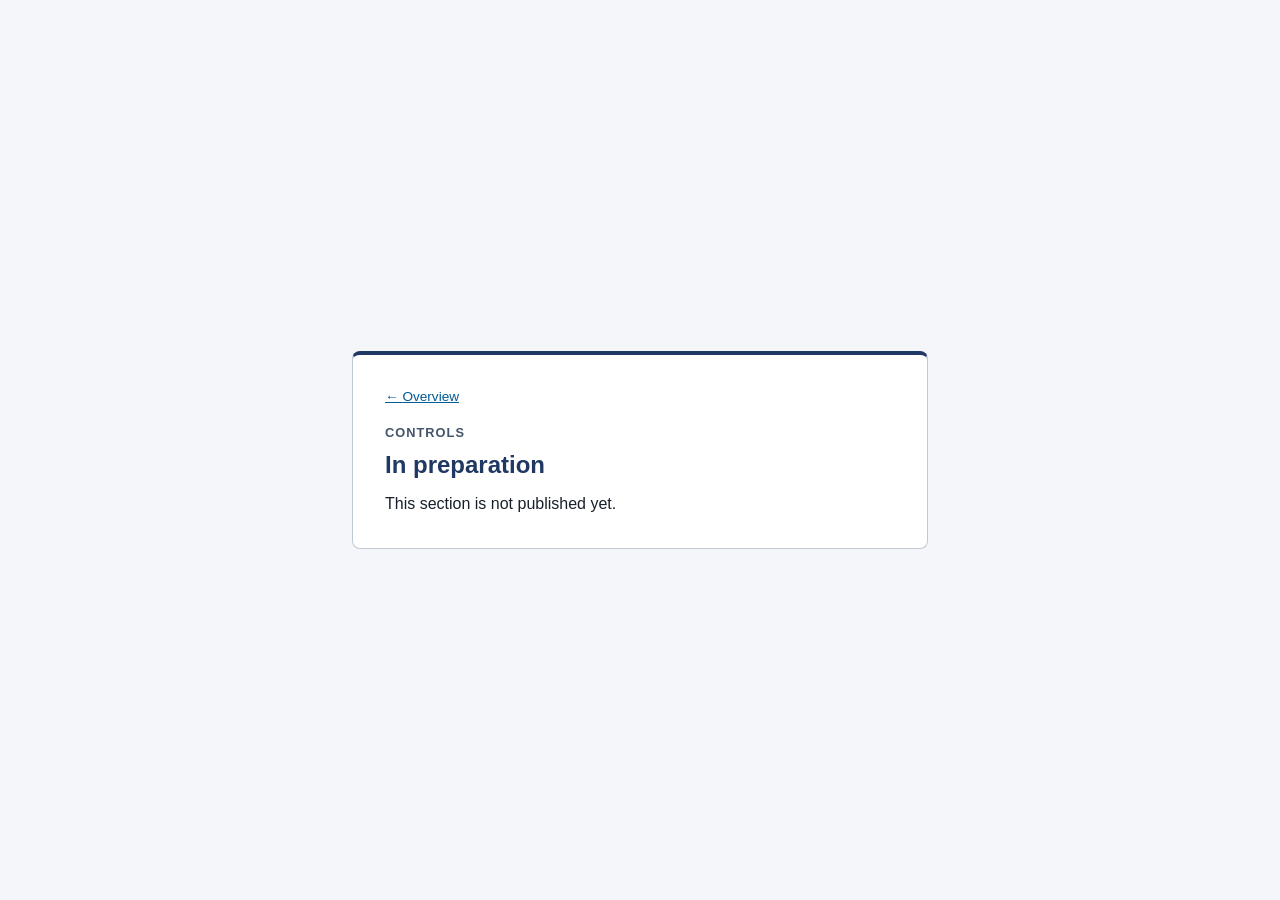
==== controls/index.html @ 1c634d74 "Split the site into sections, with the slides under /slides/ The site is to show more than the prese" ====
<!doctype html>
<html lang="en">
<head>
  <meta charset="utf-8">
  <!-- This page loads nothing but its own stylesheet. -->
  <meta http-equiv="Content-Security-Policy"
        content="default-src 'self'; object-src 'none'; base-uri 'none'; form-action 'none'">
  <meta name="viewport" content="width=device-width, initial-scale=1">
  <meta name="referrer" content="no-referrer">
  <meta name="robots" content="noindex, nofollow">
  <title>Controls</title>
  <link rel="stylesheet" href="../assets/site.css">
</head>
<body>
  <!-- Placeholder: the section is not built yet (README.md, Section 1). -->
  <main class="card">
    <p class="up"><a href="../">Overview</a></p>
    <p class="kicker">Controls</p>
    <h1>In preparation</h1>
    <p class="lead">This section is not published yet.</p>
  </main>
</body>
</html>
---- assets/site.css ----
/* The style of every page of the site: the overview, the sign-in page of each section,
   and the placeholders. Once a token opens the presentation, the deck replaces its page
   with its own styles. The palette is the deck's. */

:root {
  --navy: #1f3864;
  --slate: #44546a;
  --accent: #005b96;
  --rule: #bfc7d3;
  --text: #17202a;
  --paper: #ffffff;
  --tint: #eef2f9;
  --page: #f4f6fa;
  --error: #b42318;
  --font: Arial, Helvetica, "Liberation Sans", sans-serif;
  --mono: Consolas, "DejaVu Sans Mono", monospace;
  color-scheme: light;
}

@media (prefers-color-scheme: dark) {
  :root {
    --navy: #c7d5f0;
    --slate: #a3afc0;
    --accent: #7db9e8;
    --rule: #3a4658;
    --text: #e5e9ef;
    --paper: #18202b;
    --tint: #212c3a;
    --page: #0f151d;
    --error: #ff8f85;
    color-scheme: dark;
  }
}

* {
  box-sizing: border-box;
}

body {
  margin: 0;
  min-height: 100vh;
  display: grid;
  place-items: center;
  padding: 24px 16px;
  background: var(--page);
  color: var(--text);
  font: 16px/1.5 var(--font);
}

.card {
  width: 100%;
  max-width: 36rem;
  padding: 2rem;
  background: var(--paper);
  border: 1px solid var(--rule);
  border-top: 4px solid var(--navy);
  border-radius: 8px;
}

.up {
  margin: 0 0 1rem;
  font-size: 0.85rem;
}

.up a::before {
  content: "\2190\00a0";
}

.kicker {
  margin: 0 0 0.5rem;
  color: var(--slate);
  font-size: 0.8rem;
  font-weight: bold;
  letter-spacing: 0.08em;
  text-transform: uppercase;
}

h1 {
  margin: 0 0 0.75rem;
  color: var(--navy);
  font-size: 1.5rem;
  line-height: 1.25;
}

.lead {
  margin: 0 0 1.5rem;
}

.lead:last-child {
  margin-bottom: 0;
}

fieldset {
  margin: 0;
  padding: 0;
  border: 0;
}

label {
  display: block;
  margin-bottom: 0.35rem;
  color: var(--slate);
  font-size: 0.9rem;
}

.row {
  display: flex;
  gap: 0.5rem;
}

input {
  flex: 1;
  min-width: 0;
  padding: 0.6rem 0.75rem;
  border: 1px solid var(--rule);
  border-radius: 6px;
  background: var(--paper);
  color: var(--text);
  font: 0.95rem var(--mono);
}

button,
.button {
  display: inline-block;
  padding: 0.6rem 1.2rem;
  border: 1px solid var(--navy);
  border-radius: 6px;
  background: var(--navy);
  color: var(--paper);
  font: bold 0.95rem var(--font);
  text-decoration: none;
  cursor: pointer;
}

.button {
  background: transparent;
  color: var(--navy);
}

button:disabled {
  opacity: 0.6;
  cursor: progress;
}

input:focus-visible,
button:focus-visible,
a:focus-visible,
summary:focus-visible {
  outline: 2px solid var(--accent);
  outline-offset: 2px;
}

#status {
  min-height: 1.5em;
  margin: 0.75rem 0 0;
  color: var(--slate);
  font-size: 0.9rem;
}

#status[data-kind="error"],
.noscript {
  color: var(--error);
}

.sections {
  display: grid;
  gap: 0.5rem;
  margin: 0 0 1.5rem;
  padding: 0;
  list-style: none;
}

.sections a {
  display: flex;
  justify-content: space-between;
  align-items: baseline;
  gap: 1rem;
  padding: 0.75rem 1rem;
  border: 1px solid var(--rule);
  border-left: 4px solid var(--navy);
  border-radius: 6px;
  color: var(--text);
  text-decoration: none;
}

.sections a:hover {
  background: var(--tint);
}

.sections .name {
  color: var(--navy);
  font-weight: bold;
}

.sections .state {
  color: var(--slate);
  font-size: 0.85rem;
  text-align: right;
}

.sections .pending a {
  border-left-color: var(--rule);
}

.actions {
  margin: 0.75rem 0 1.5rem;
}

a {
  color: var(--accent);
}

details {
  padding-top: 1rem;
  border-top: 1px solid var(--rule);
  font-size: 0.9rem;
}

summary {
  color: var(--accent);
  font-weight: bold;
  cursor: pointer;
}

ol {
  padding-left: 1.25rem;
}

li + li {
  margin-top: 0.35rem;
}

code {
  padding: 0 0.25em;
  border-radius: 4px;
  background: var(--tint);
  font-family: var(--mono);
}

.fine {
  margin: 1.25rem 0 0;
  color: var(--slate);
  font-size: 0.8rem;
}

@media (max-width: 480px) {
  .card {
    padding: 1.5rem 1.25rem;
  }

  .row {
    flex-direction: column;
  }
}
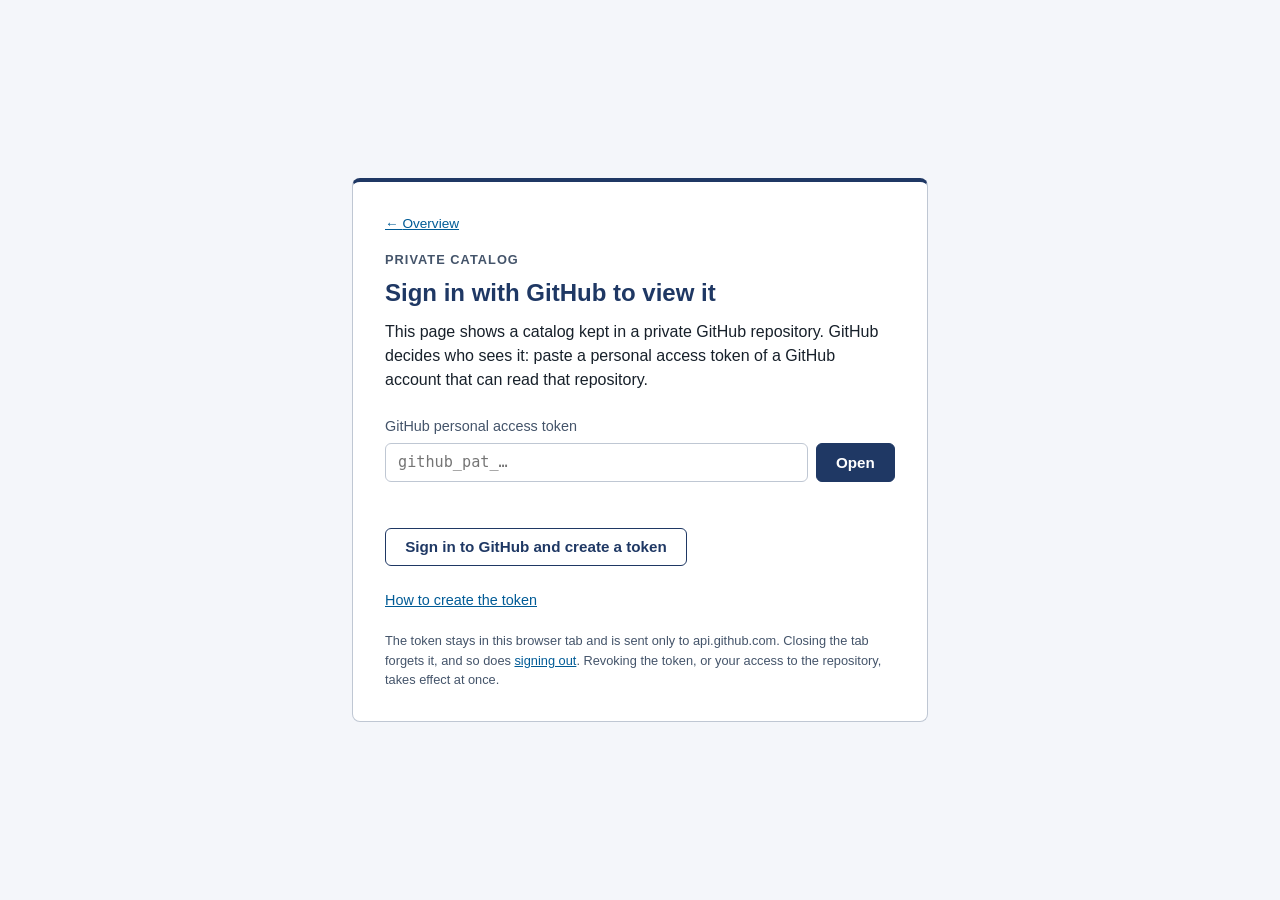
==== commit 512d3fc5: "Add item cards, charts, and a catalog section Each tile opens a card with charts and details, at an " ====
--- a/controls/index.html
+++ b/controls/index.html
@@ -2,22 +2,61 @@
 <html lang="en">
 <head>
   <meta charset="utf-8">
-  <!-- This page loads nothing but its own stylesheet. -->
+  <!-- Requests go only to the GitHub API; the page loads nothing but its own files. -->
   <meta http-equiv="Content-Security-Policy"
-        content="default-src 'self'; object-src 'none'; base-uri 'none'; form-action 'none'">
+        content="default-src 'self'; connect-src https://api.github.com; object-src 'none'; base-uri 'none'; form-action 'none'">
   <meta name="viewport" content="width=device-width, initial-scale=1">
   <meta name="referrer" content="no-referrer">
   <meta name="robots" content="noindex, nofollow">
   <title>Controls</title>
   <link rel="stylesheet" href="../assets/site.css">
+  <script type="module" src="controls.js"></script>
 </head>
 <body>
-  <!-- Placeholder: the section is not built yet (README.md, Section 1). -->
-  <main class="card">
+  <main class="card" id="gate">
+    <p class="up"><a href="../">Overview</a></p>
+    <p class="kicker">Private catalog</p>
+    <h1>Sign in with GitHub to view it</h1>
+    <p class="lead">
+      This page shows a catalog kept in a private GitHub repository. GitHub decides who sees it:
+      paste a personal access token of a GitHub account that can read that repository.
+    </p>
+
+    <form id="signin" autocomplete="off">
+      <fieldset>
+        <label for="token">GitHub personal access token</label>
+        <div class="row">
+          <input id="token" name="token" type="password" spellcheck="false" autocapitalize="off"
+                 placeholder="github_pat_&hellip;" required>
+          <button type="submit">Open</button>
+        </div>
+      </fieldset>
+    </form>
+    <p id="status" role="status" aria-live="polite"></p>
+    <noscript><p class="noscript">This page needs JavaScript to read the catalog from GitHub.</p></noscript>
+
+    <p class="actions">
+      <a class="button" href="https://github.com/settings/personal-access-tokens/new"
+         target="_blank" rel="noopener noreferrer">Sign in to GitHub and create a token</a>
+    </p>
+
+    <p class="help"><a href="../#token">How to create the token</a></p>
+
+    <p class="fine">
+      The token stays in this browser tab and is sent only to api.github.com. Closing the tab
+      forgets it, and so does <a href="?signout">signing out</a>. Revoking the token, or your
+      access to the repository, takes effect at once.
+    </p>
+  </main>
+
+  <!-- Filled by controls.js from the document GitHub returns: every text comes from it. -->
+  <main class="wide" id="content" hidden>
     <p class="up"><a href="../">Overview</a></p>
     <p class="kicker">Controls</p>
-    <h1>In preparation</h1>
-    <p class="lead">This section is not published yet.</p>
+    <h1 data-fill="title"></h1>
+    <p class="lead" data-fill="lead"></p>
+    <p class="note" data-fill="note"></p>
+    <div id="catalog"></div>
   </main>
 </body>
 </html>
--- a/assets/site.css
+++ b/assets/site.css
@@ -12,6 +12,17 @@
   --tint: #eef2f9;
   --page: #f4f6fa;
   --error: #b42318;
+  /* Three tones, from green to red: a fill, and a darker rule. */
+  --tone-1: #b8e04a;
+  --tone-2: #fdd867;
+  --tone-3: #ff6b61;
+  --tone-1-rule: #3f7f1f;
+  --tone-2-rule: #b8860b;
+  --tone-3-rule: #c0392b;
+  --on-tone: #17202a;
+  --track: #d9e5f0;
+  --shadow: rgba(31, 56, 100, 0.08);
+  --shadow-soft: rgba(31, 56, 100, 0.07);
   --font: Arial, Helvetica, "Liberation Sans", sans-serif;
   --mono: Consolas, "DejaVu Sans Mono", monospace;
   color-scheme: light;
@@ -28,6 +39,12 @@
     --tint: #212c3a;
     --page: #0f151d;
     --error: #ff8f85;
+    --tone-1-rule: #b8e04a;
+    --tone-2-rule: #fdd867;
+    --tone-3-rule: #ff6b61;
+    --track: #2a3a4d;
+    --shadow: rgba(0, 0, 0, 0.35);
+    --shadow-soft: rgba(0, 0, 0, 0.25);
     color-scheme: dark;
   }
 }
@@ -144,8 +161,7 @@
 
 input:focus-visible,
 button:focus-visible,
-a:focus-visible,
-summary:focus-visible {
+a:focus-visible {
   outline: 2px solid var(--accent);
   outline-offset: 2px;
 }
@@ -210,23 +226,28 @@
   color: var(--accent);
 }
 
-details {
+.help {
+  margin: 0 0 1rem;
+  font-size: 0.9rem;
+}
+
+.help-section {
   padding-top: 1rem;
   border-top: 1px solid var(--rule);
   font-size: 0.9rem;
 }
 
-summary {
-  color: var(--accent);
-  font-weight: bold;
-  cursor: pointer;
+.help-section h2 {
+  margin: 0;
+  color: var(--navy);
+  font-size: 1rem;
 }
 
 ol {
   padding-left: 1.25rem;
 }
 
-li + li {
+ol > li + li {
   margin-top: 0.35rem;
 }
 
@@ -243,6 +264,970 @@
   font-size: 0.8rem;
 }
 
+/* A wide page of tiles in groups, each group in one of the three tones. */
+
+.wide {
+  width: 100%;
+  max-width: 74rem;
+  padding: 0.5rem 0 2rem;
+}
+
+.wide h1 {
+  font-size: 2rem;
+  letter-spacing: -0.01em;
+}
+
+.wide > .lead,
+.wide > .note {
+  max-width: 54rem;
+}
+
+.note {
+  margin: -0.75rem 0 0;
+  padding-left: 0.75rem;
+  border-left: 3px solid var(--rule);
+  color: var(--slate);
+  font-size: 0.85rem;
+}
+
+.tone-1 {
+  --fill: var(--tone-1);
+  --edge: var(--tone-1-rule);
+}
+
+.tone-2 {
+  --fill: var(--tone-2);
+  --edge: var(--tone-2-rule);
+}
+
+.tone-3 {
+  --fill: var(--tone-3);
+  --edge: var(--tone-3-rule);
+}
+
+/* The share of each group: one stacked bar, a 2px gap between segments, each labeled. */
+.spread {
+  display: flex;
+  gap: 2px;
+  margin: 2rem 0 0.5rem;
+}
+
+.segment {
+  display: flex;
+  flex: var(--share) 1 0;
+  align-items: baseline;
+  justify-content: space-between;
+  gap: 0.5rem;
+  min-width: 0;
+  padding: 0.55rem 0.8rem;
+  background: var(--fill);
+  color: var(--on-tone);
+  font-size: 0.85rem;
+  text-decoration: none;
+  white-space: nowrap;
+}
+
+.segment:first-child {
+  border-radius: 8px 0 0 8px;
+}
+
+.segment:last-child {
+  border-radius: 0 8px 8px 0;
+}
+
+.segment:only-child {
+  border-radius: 8px;
+}
+
+.segment-title {
+  overflow: hidden;
+  font-weight: bold;
+  text-overflow: ellipsis;
+}
+
+.segment:hover .segment-title {
+  text-decoration: underline;
+}
+
+.group {
+  margin-top: 2.25rem;
+  scroll-margin-top: 1rem;
+}
+
+.group-head {
+  display: flex;
+  flex-wrap: wrap;
+  align-items: baseline;
+  gap: 0.25rem 0.75rem;
+  padding-bottom: 0.6rem;
+  border-bottom: 1px solid var(--rule);
+}
+
+.group-head .dot {
+  align-self: center;
+  width: 0.85rem;
+  height: 0.85rem;
+  border: 2px solid var(--edge);
+  border-radius: 50%;
+  background: var(--fill);
+}
+
+.group-head h2 {
+  margin: 0;
+  color: var(--navy);
+  font-size: 1.3rem;
+}
+
+.group-head .detail {
+  color: var(--slate);
+  font-family: Georgia, "Times New Roman", serif;
+}
+
+.group-head .count {
+  margin-left: auto;
+  color: var(--slate);
+  font-size: 0.85rem;
+}
+
+.tiles {
+  display: grid;
+  grid-template-columns: repeat(auto-fill, minmax(18rem, 1fr));
+  gap: 1.25rem;
+  margin-top: 1.25rem;
+}
+
+.tile {
+  display: flex;
+  flex-direction: column;
+  padding: 1.15rem 1.25rem 1.1rem;
+  border: 1px solid var(--rule);
+  border-top: 4px solid var(--edge);
+  border-radius: 12px;
+  background: var(--paper);
+  box-shadow: 0 1px 2px var(--shadow), 0 6px 18px var(--shadow-soft);
+  transition: transform 0.15s ease, box-shadow 0.15s ease;
+}
+
+.tile:hover {
+  box-shadow: 0 2px 4px var(--shadow), 0 12px 28px var(--shadow-soft);
+  transform: translateY(-2px);
+}
+
+.tile-top {
+  display: flex;
+  align-items: center;
+  justify-content: space-between;
+  gap: 0.5rem;
+}
+
+.tile-kicker {
+  margin: 0;
+  color: var(--slate);
+  font-size: 0.72rem;
+  font-weight: bold;
+  letter-spacing: 0.09em;
+  text-transform: uppercase;
+}
+
+.tag {
+  flex: none;
+  padding: 0.05rem 0.55rem;
+  border: 1px solid var(--rule);
+  border-radius: 999px;
+  background: var(--tint);
+  color: var(--text);
+  font-size: 0.72rem;
+  font-weight: bold;
+}
+
+.tile h3 {
+  margin: 0.45rem 0 0.2rem;
+  color: var(--navy);
+  font-size: 1.12rem;
+  line-height: 1.3;
+}
+
+.tile-subtitle {
+  margin: 0 0 0.7rem;
+  color: var(--slate);
+  font-size: 0.85rem;
+}
+
+.tile-text {
+  flex: 1;
+  margin: 0 0 1rem;
+  font-size: 0.9rem;
+  line-height: 1.55;
+}
+
+/* The values: a meter for each, and the highlighted one as a badge in the group's tone. */
+.tile-foot {
+  display: flex;
+  align-items: stretch;
+  gap: 0.9rem;
+  padding-top: 0.9rem;
+  border-top: 1px solid var(--rule);
+}
+
+.meters {
+  display: grid;
+  flex: 1;
+  gap: 0.4rem;
+  margin: 0;
+}
+
+.meter {
+  display: grid;
+  grid-template-columns: 1.1rem 1fr;
+  align-items: center;
+  gap: 0.5rem;
+}
+
+.meter dt,
+.badge-label {
+  color: var(--slate);
+  font: italic 0.95rem Georgia, "Times New Roman", serif;
+}
+
+.meter dd {
+  display: grid;
+  grid-template-columns: 1fr 3.1rem;
+  align-items: center;
+  gap: 0.5rem;
+  margin: 0;
+}
+
+abbr {
+  text-decoration: none;
+}
+
+.track {
+  position: relative;
+  height: 6px;
+  border-radius: 3px;
+  background: var(--track);
+}
+
+.track.centered::after {
+  position: absolute;
+  top: -3px;
+  bottom: -3px;
+  left: 50%;
+  width: 1px;
+  background: var(--slate);
+  content: "";
+}
+
+.fill {
+  position: absolute;
+  top: 0;
+  bottom: 0;
+  left: var(--from);
+  width: calc(var(--to) - var(--from));
+  border-radius: 3px;
+  background: var(--accent);
+}
+
+.num {
+  font-size: 0.88rem;
+  font-variant-numeric: tabular-nums;
+  font-weight: bold;
+  text-align: right;
+}
+
+.badge {
+  display: flex;
+  flex-direction: column;
+  align-items: center;
+  justify-content: center;
+  min-width: 5.2rem;
+  padding: 0.4rem 0.6rem;
+  border: 1px solid var(--edge);
+  border-radius: 10px;
+  background: var(--fill);
+  color: var(--on-tone);
+}
+
+.badge .badge-label {
+  color: var(--on-tone);
+}
+
+.badge-value {
+  font-size: 1.6rem;
+  font-weight: bold;
+  line-height: 1.1;
+}
+
+.badge-group {
+  font-size: 0.7rem;
+  font-weight: bold;
+  letter-spacing: 0.04em;
+}
+
+/* A tile opens its card: the link of its title covers the whole tile. */
+.tile {
+  position: relative;
+}
+
+.tile h3 a {
+  color: inherit;
+  text-decoration: none;
+}
+
+.tile h3 a::after {
+  position: absolute;
+  inset: 0;
+  border-radius: 12px;
+  content: "";
+}
+
+.tile:hover h3 a {
+  color: var(--accent);
+}
+
+.tile h3 a:focus-visible {
+  outline: none;
+}
+
+.tile:has(a:focus-visible) {
+  outline: 2px solid var(--accent);
+  outline-offset: 2px;
+}
+
+/* Charts: regions in the three tones, dashed boundaries, points with a halo behind their labels. */
+.chart {
+  margin: 1.75rem 0 0;
+  padding: 1rem 1.1rem 0.9rem;
+  border: 1px solid var(--rule);
+  border-radius: 12px;
+  background: var(--paper);
+}
+
+.chart-title {
+  margin: 0 0 0.6rem;
+  color: var(--navy);
+  font-size: 1rem;
+  font-weight: bold;
+}
+
+.chart-canvas {
+  width: 100%;
+}
+
+.chart-canvas svg {
+  display: block;
+}
+
+.region {
+  fill: var(--fill);
+  fill-opacity: 0.6;
+}
+
+.chart .grid line {
+  stroke: var(--paper);
+  stroke-opacity: 0.55;
+}
+
+.chart .boundary {
+  stroke: var(--slate);
+  stroke-dasharray: 5 4;
+  stroke-width: 1.5;
+}
+
+.chart .frame {
+  stroke: var(--rule);
+}
+
+.chart .axes text {
+  fill: var(--slate);
+  font: 11px var(--font);
+}
+
+.chart .axes .axis-label {
+  fill: var(--text);
+  font: bold 12px var(--font);
+}
+
+.chart .point circle {
+  fill: var(--navy);
+  stroke: var(--paper);
+  stroke-width: 2;
+}
+
+.chart .point text {
+  fill: var(--text);
+  font: bold 11.5px var(--font);
+  paint-order: stroke;
+  stroke: var(--paper);
+  stroke-linejoin: round;
+  stroke-width: 3px;
+}
+
+.chart a:hover circle,
+.chart a:focus-visible circle {
+  fill: var(--accent);
+  r: 8px;
+}
+
+.chart a:focus-visible {
+  outline: none;
+}
+
+.chart-legend {
+  display: flex;
+  flex-wrap: wrap;
+  gap: 0.4rem 1.2rem;
+  margin: 0.6rem 0 0;
+  padding: 0;
+  font-size: 0.85rem;
+  list-style: none;
+}
+
+.chart-legend li {
+  display: flex;
+  align-items: center;
+  gap: 0.4rem;
+}
+
+.chart-legend .swatch {
+  width: 0.9rem;
+  height: 0.9rem;
+  border: 1px solid var(--edge);
+  border-radius: 3px;
+  background: var(--fill);
+}
+
+.chart-note {
+  margin: 0.5rem 0 0;
+  color: var(--slate);
+  font-size: 0.82rem;
+}
+
+/* The card: a dialog toned like its group, with sections of blocks. */
+.card-dialog {
+  width: min(66rem, calc(100% - 2rem));
+  max-height: calc(100vh - 2rem);
+  padding: 0;
+  border: 1px solid var(--rule);
+  border-top: 6px solid var(--edge);
+  border-radius: 14px;
+  background: var(--paper);
+  color: var(--text);
+  box-shadow: 0 24px 60px rgba(0, 0, 0, 0.3);
+}
+
+.card-dialog::backdrop {
+  background: rgba(15, 21, 29, 0.55);
+}
+
+/* The bar that holds the close button stays at the top while the card scrolls under it. */
+.card-bar {
+  position: sticky;
+  z-index: 1;
+  top: 0;
+  display: flex;
+  justify-content: flex-end;
+  padding: 0.6rem 0.75rem;
+  border-bottom: 1px solid var(--rule);
+  background: var(--paper);
+}
+
+.card-close {
+  padding: 0.35rem 0.85rem;
+  border: 1px solid var(--rule);
+  background: var(--paper);
+  color: var(--navy);
+  font-size: 0.85rem;
+}
+
+.card-body {
+  padding: 1.25rem 1.75rem 1.75rem;
+}
+
+.card-head h2 {
+  margin: 0.45rem 0 0.2rem;
+  color: var(--navy);
+  font-size: 1.6rem;
+  line-height: 1.25;
+}
+
+.card-lead {
+  max-width: 48rem;
+  margin: 0.6rem 0 1rem;
+}
+
+.card-body > .tile-foot {
+  max-width: 30rem;
+  padding-top: 0;
+  border-top: 0;
+}
+
+.card-section {
+  margin-top: 1.75rem;
+  padding-top: 1.25rem;
+  border-top: 1px solid var(--rule);
+}
+
+.card-section-head {
+  display: flex;
+  align-items: baseline;
+  gap: 0.6rem;
+  margin-bottom: 0.9rem;
+}
+
+.card-section-head h3 {
+  margin: 0;
+  color: var(--navy);
+  font-size: 1.15rem;
+}
+
+.chip {
+  flex: none;
+  padding: 0.05rem 0.5rem;
+  border: 1px solid var(--rule);
+  border-radius: 6px;
+  background: var(--tint);
+  color: var(--navy);
+  font: bold 0.72rem var(--mono);
+}
+
+.card-section.split {
+  display: grid;
+  grid-template-columns: minmax(0, 1.1fr) minmax(0, 1fr);
+  gap: 0 1.5rem;
+}
+
+.card-section.split > .card-section-head {
+  grid-column: 1 / -1;
+}
+
+.card-section .chart {
+  margin-top: 0;
+}
+
+.scale {
+  margin: 0 0 1rem;
+}
+
+.scale-title {
+  margin-bottom: 1.7rem;
+  color: var(--navy);
+  font-size: 0.9rem;
+  font-weight: bold;
+}
+
+.scale-bar {
+  position: relative;
+  height: 12px;
+}
+
+.scale-track {
+  position: absolute;
+  inset: 0;
+  overflow: hidden;
+  border-radius: 6px;
+}
+
+.scale-band {
+  position: absolute;
+  top: 0;
+  bottom: 0;
+  left: var(--from);
+  width: calc(var(--to) - var(--from));
+  background: var(--fill);
+}
+
+.scale-marker {
+  position: absolute;
+  top: -6px;
+  bottom: -6px;
+  left: var(--at);
+  width: 3px;
+  margin-left: -1.5px;
+  border-radius: 2px;
+  background: var(--navy);
+}
+
+.scale-marker-label {
+  position: absolute;
+  bottom: calc(100% + 3px);
+  left: 50%;
+  transform: translateX(-50%);
+  color: var(--navy);
+  font-size: 0.85rem;
+  font-weight: bold;
+  white-space: nowrap;
+}
+
+.scale-ticks {
+  position: relative;
+  height: 1.1rem;
+  margin-top: 0.35rem;
+  color: var(--slate);
+  font-size: 0.75rem;
+}
+
+.scale-ticks span {
+  position: absolute;
+  left: var(--at);
+  transform: translateX(-50%);
+}
+
+.scale-ticks span:first-child {
+  transform: none;
+}
+
+.scale-ticks span:last-child {
+  transform: translateX(-100%);
+}
+
+.facts {
+  margin: 0;
+}
+
+.fact {
+  display: grid;
+  grid-template-columns: minmax(0, 1fr) minmax(0, 1fr);
+  gap: 0.75rem;
+  padding: 0.45rem 0.55rem;
+  border-bottom: 1px solid var(--rule);
+  font-size: 0.86rem;
+}
+
+.fact dt {
+  color: var(--slate);
+}
+
+.fact dd {
+  display: flex;
+  flex-direction: column;
+  margin: 0;
+}
+
+.fact-value {
+  font-variant-numeric: tabular-nums;
+  font-weight: bold;
+}
+
+.fact-note {
+  color: var(--slate);
+  font-size: 0.78rem;
+}
+
+.fact.current {
+  border-radius: 6px;
+  background: var(--tint);
+  box-shadow: inset 3px 0 0 var(--edge);
+}
+
+.entries {
+  display: grid;
+  grid-template-columns: minmax(8rem, 12rem) 1fr;
+  gap: 0.6rem 1.25rem;
+  margin: 0;
+}
+
+.entries dt {
+  color: var(--navy);
+  font-weight: bold;
+}
+
+.entries dd {
+  margin: 0;
+}
+
+.table-scroll {
+  overflow-x: auto;
+}
+
+.card-table {
+  width: 100%;
+  border-collapse: collapse;
+  font-size: 0.88rem;
+}
+
+.card-table th,
+.card-table td {
+  padding: 0.55rem 0.6rem;
+  border-bottom: 1px solid var(--rule);
+  text-align: left;
+  vertical-align: top;
+}
+
+.card-table thead th {
+  color: var(--slate);
+  font-size: 0.72rem;
+  letter-spacing: 0.06em;
+  text-transform: uppercase;
+}
+
+.card-table tbody th {
+  color: var(--navy);
+  white-space: nowrap;
+}
+
+.card-text {
+  margin: 1rem 0 0;
+}
+
+.card-note {
+  margin: 0.75rem 0 0;
+  color: var(--slate);
+  font-size: 0.82rem;
+}
+
+.placeholder {
+  margin: 0;
+  padding: 1rem 1.1rem;
+  border: 2px dashed var(--rule);
+  border-radius: 10px;
+  background: var(--page);
+  color: var(--slate);
+}
+
+@media (max-width: 760px) {
+  .card-section.split {
+    grid-template-columns: 1fr;
+  }
+
+  .card-body {
+    padding: 1rem 1rem 1.5rem;
+  }
+
+  .entries {
+    grid-template-columns: 1fr;
+    gap: 0.2rem;
+  }
+
+  .entries dd {
+    margin-bottom: 0.6rem;
+  }
+}
+
+/* Codes in groups, inside a card, with a link to where they are told in full. */
+.id-group {
+  margin: 0 0 0.6rem;
+}
+
+.id-group-title {
+  margin: 0 0 0.3rem;
+  color: var(--slate);
+  font-size: 0.8rem;
+  font-weight: bold;
+}
+
+.id-items {
+  display: flex;
+  flex-wrap: wrap;
+  gap: 0.3rem;
+  margin: 0;
+  padding: 0;
+  list-style: none;
+}
+
+.id-item {
+  padding: 0.05rem 0.45rem;
+  border: 1px solid var(--rule);
+  border-radius: 5px;
+  background: var(--tint);
+  color: var(--navy);
+  font: 0.78rem var(--mono);
+}
+
+.id-link {
+  display: inline-block;
+  margin-top: 0.4rem;
+  font-weight: bold;
+}
+
+/* A catalog: filters that stay in view, groups of entries, a legend. */
+.filters {
+  position: sticky;
+  z-index: 1;
+  top: 0;
+  display: flex;
+  flex-wrap: wrap;
+  gap: 0.5rem;
+  margin: 1.5rem 0 0.5rem;
+  padding: 0.6rem 0;
+  background: var(--page);
+}
+
+.filter {
+  display: inline-flex;
+  align-items: center;
+  gap: 0.4rem;
+  padding: 0.35rem 0.9rem;
+  border: 1px solid var(--rule);
+  border-radius: 999px;
+  background: var(--paper);
+  color: var(--text);
+}
+
+.filter[class*="tone-"]::before {
+  width: 0.65rem;
+  height: 0.65rem;
+  border: 1px solid var(--edge);
+  border-radius: 50%;
+  background: var(--fill);
+  content: "";
+}
+
+.filter .count {
+  color: var(--slate);
+  font-weight: normal;
+}
+
+.filter[aria-pressed="true"] {
+  border-color: var(--navy);
+  background: var(--navy);
+  color: var(--paper);
+}
+
+.filter[aria-pressed="true"] .count {
+  color: var(--paper);
+}
+
+.catalog-section > h2,
+.catalog-legend > h2 {
+  margin: 2rem 0 0.25rem;
+  color: var(--navy);
+  font-size: 1.35rem;
+}
+
+.catalog-group > h3 {
+  margin: 1.25rem 0 0.6rem;
+  padding-bottom: 0.4rem;
+  border-bottom: 1px solid var(--rule);
+  color: var(--navy);
+  font-size: 1.05rem;
+}
+
+.entries-grid {
+  display: grid;
+  grid-template-columns: repeat(auto-fill, minmax(20rem, 1fr));
+  gap: 0.9rem;
+}
+
+.entry {
+  display: flex;
+  flex-direction: column;
+  gap: 0.45rem;
+  padding: 0.9rem 1rem;
+  border: 1px solid var(--rule);
+  border-radius: 10px;
+  background: var(--paper);
+  scroll-margin: 5rem;
+}
+
+.entry.spotlight {
+  outline: 2px solid var(--accent);
+  outline-offset: 2px;
+}
+
+.entry-head {
+  display: flex;
+  align-items: baseline;
+  gap: 0.55rem;
+}
+
+.entry-code {
+  flex: none;
+  padding: 0 0.4rem;
+  border: 1px solid var(--rule);
+  border-radius: 6px;
+  background: var(--tint);
+  color: var(--navy);
+  font: bold 0.8rem var(--mono);
+}
+
+.entry-title {
+  margin: 0;
+  color: var(--navy);
+  font-size: 0.98rem;
+  line-height: 1.3;
+}
+
+.entry-chips {
+  display: flex;
+  flex-wrap: wrap;
+  gap: 0.3rem;
+}
+
+.entry-chip {
+  padding: 0 0.5rem;
+  border: 1px solid var(--edge);
+  border-radius: 999px;
+  background: var(--fill);
+  color: var(--on-tone);
+  font-size: 0.72rem;
+  font-weight: bold;
+}
+
+.entry-meta {
+  display: flex;
+  flex-wrap: wrap;
+  gap: 0.2rem 1rem;
+  margin: 0;
+  color: var(--slate);
+  font-size: 0.8rem;
+}
+
+.entry-meta div {
+  display: flex;
+  gap: 0.3rem;
+}
+
+.entry-meta dt {
+  font-weight: bold;
+}
+
+.entry-meta dd {
+  margin: 0;
+}
+
+.entry summary {
+  color: var(--accent);
+  font-size: 0.85rem;
+  font-weight: bold;
+  cursor: pointer;
+}
+
+.entry summary:focus-visible {
+  outline: 2px solid var(--accent);
+  outline-offset: 2px;
+}
+
+.entry details p {
+  margin: 0.4rem 0 0;
+  font-size: 0.88rem;
+}
+
+.catalog-legend dl {
+  display: grid;
+  grid-template-columns: max-content 1fr;
+  gap: 0.3rem 1rem;
+  margin: 0.5rem 0 0;
+  font-size: 0.9rem;
+}
+
+.catalog-legend dt {
+  color: var(--navy);
+  font-weight: bold;
+}
+
+.catalog-legend dd {
+  margin: 0;
+}
+
+@media (prefers-reduced-motion: reduce) {
+  .tile,
+  .tile:hover {
+    transition: none;
+    transform: none;
+  }
+}
+
 @media (max-width: 480px) {
   .card {
     padding: 1.5rem 1.25rem;
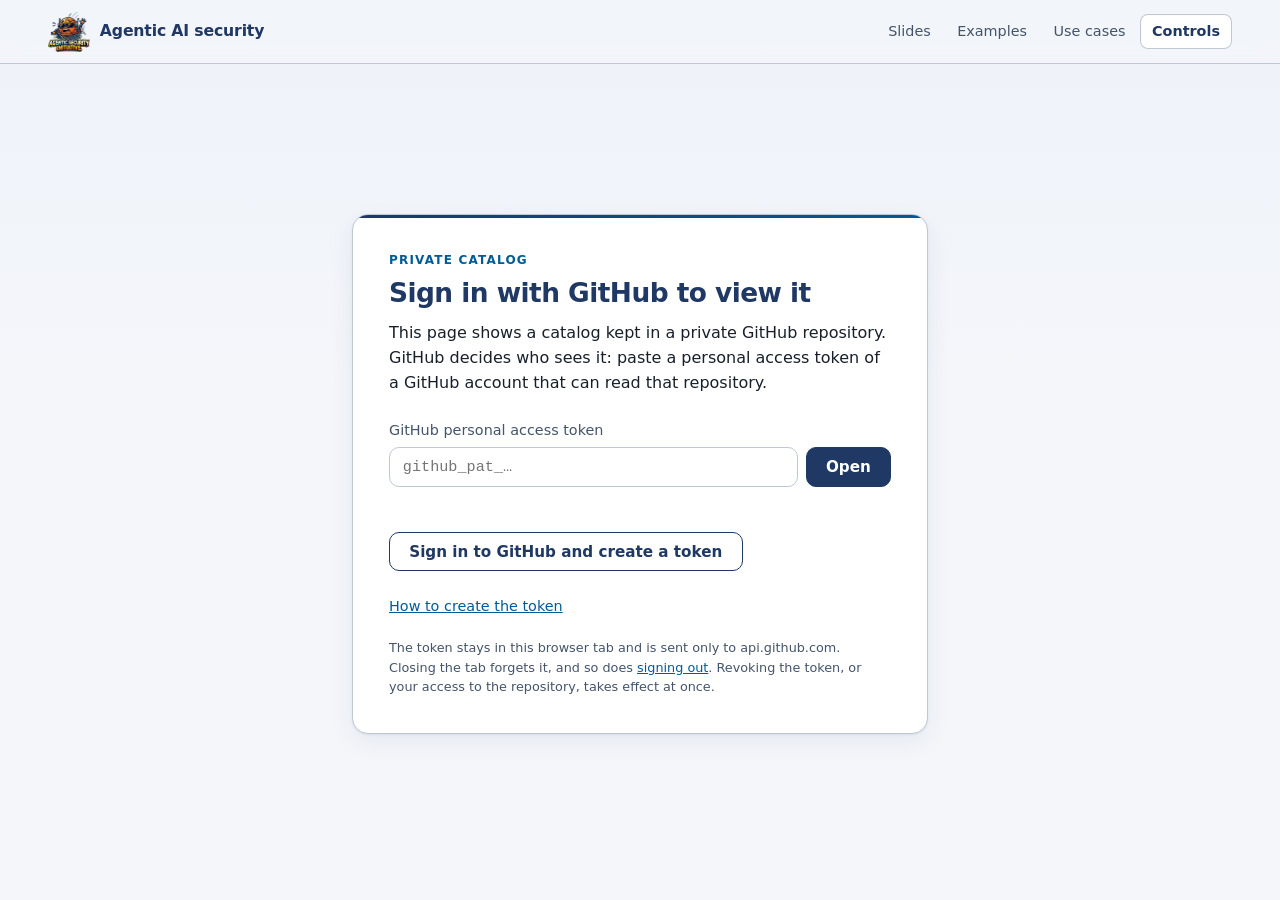
==== commit a41451e0: "Use the new logo in the bar, the overview, and the icon" ====
--- a/controls/index.html
+++ b/controls/index.html
@@ -9,12 +9,25 @@
   <meta name="referrer" content="no-referrer">
   <meta name="robots" content="noindex, nofollow">
   <title>Controls</title>
+  <link rel="icon" href="../assets/favicon.png" type="image/png">
   <link rel="stylesheet" href="../assets/site.css">
   <script type="module" src="controls.js"></script>
 </head>
 <body>
+  <!-- The bar of every page: the logo leads back to the overview from anywhere. -->
+  <header class="site-bar">
+    <a class="site-home" href="../" aria-label="Agentic AI security: overview">
+      <img src="../assets/logo.png" alt="" width="42" height="40">
+      <span>Agentic AI security</span>
+    </a>
+    <nav class="site-nav" aria-label="Sections">
+      <a href="../slides/">Slides</a>
+      <a href="../examples/">Examples</a>
+      <a href="../usecases/">Use cases</a>
+      <a href="../controls/" aria-current="page">Controls</a>
+    </nav>
+  </header>
   <main class="card" id="gate">
-    <p class="up"><a href="../">Overview</a></p>
     <p class="kicker">Private catalog</p>
     <h1>Sign in with GitHub to view it</h1>
     <p class="lead">
@@ -51,7 +64,6 @@
 
   <!-- Filled by controls.js from the document GitHub returns: every text comes from it. -->
   <main class="wide" id="content" hidden>
-    <p class="up"><a href="../">Overview</a></p>
     <p class="kicker">Controls</p>
     <h1 data-fill="title"></h1>
     <p class="lead" data-fill="lead"></p>
--- a/assets/site.css
+++ b/assets/site.css
@@ -1,6 +1,7 @@
 /* The style of every page of the site: the overview, the sign-in page of each section,
    and the placeholders. Once a token opens the presentation, the deck replaces its page
-   with its own styles. The palette is the deck's. */
+   with its own styles. The palette is the deck's; the look is sober and technical: a system
+   typeface, thin rules, soft shadows, and short transitions, nothing that moves on its own. */
 
 :root {
   --navy: #1f3864;
@@ -23,8 +24,13 @@
   --track: #d9e5f0;
   --shadow: rgba(31, 56, 100, 0.08);
   --shadow-soft: rgba(31, 56, 100, 0.07);
-  --font: Arial, Helvetica, "Liberation Sans", sans-serif;
-  --mono: Consolas, "DejaVu Sans Mono", monospace;
+  --font: ui-sans-serif, system-ui, -apple-system, "Segoe UI", Roboto, "Helvetica Neue", Arial, sans-serif;
+  --mono: ui-monospace, SFMono-Regular, "SF Mono", Menlo, Consolas, "Liberation Mono", monospace;
+  /* The bar at the top of every page, and the shared radius, shadow, and focus ring. */
+  --bar: 64px;
+  --radius: 12px;
+  --lift: 0 1px 2px var(--shadow), 0 8px 24px var(--shadow-soft);
+  --ring: color-mix(in srgb, var(--accent) 30%, transparent);
   color-scheme: light;
 }
 
@@ -53,50 +59,145 @@
   box-sizing: border-box;
 }
 
+/* The hidden attribute wins over any display a rule sets, so that code can hide any element. */
+[hidden] {
+  display: none !important;
+}
+
 body {
-  margin: 0;
+  display: flex;
+  flex-direction: column;
+  align-items: center;
   min-height: 100vh;
-  display: grid;
-  place-items: center;
-  padding: 24px 16px;
-  background: var(--page);
+  margin: 0;
+  padding: 0 0 3rem;
+  background: linear-gradient(180deg, var(--tint), var(--page) 24rem) no-repeat, var(--page);
   color: var(--text);
-  font: 16px/1.5 var(--font);
+  font: 16px/1.55 var(--font);
+  -webkit-font-smoothing: antialiased;
+  text-rendering: optimizeLegibility;
+}
+
+/* The bar at the top of every page: the logo and the name lead back to the overview from
+   anywhere, and the sections follow, the current one marked. It stays in view, translucent. */
+.site-bar {
+  position: sticky;
+  z-index: 20;
+  top: 0;
+  display: flex;
+  align-items: center;
+  gap: 1rem;
+  width: 100%;
+  height: var(--bar);
+  margin-bottom: 2rem;
+  padding: 0 max(16px, calc((100% - 74rem) / 2));
+  border-bottom: 1px solid var(--rule);
+  background: color-mix(in srgb, var(--page) 84%, transparent);
+  -webkit-backdrop-filter: saturate(1.5) blur(10px);
+  backdrop-filter: saturate(1.5) blur(10px);
+}
+
+.site-home {
+  display: inline-flex;
+  align-items: center;
+  gap: 0.6rem;
+  border-radius: 8px;
+  color: var(--navy);
+  font-size: 0.98rem;
+  font-weight: 700;
+  letter-spacing: -0.01em;
+  text-decoration: none;
+}
+
+.site-home img {
+  display: block;
+  width: auto;
+  height: 40px;
+}
+
+/* The logo above the title of the overview. */
+.hero-logo {
+  display: block;
+  width: auto;
+  height: 120px;
+  margin: 0 0 1.25rem;
+}
+
+.site-home:hover span {
+  color: var(--accent);
+}
+
+.site-nav {
+  display: flex;
+  gap: 0.15rem;
+  margin-left: auto;
+}
+
+.site-nav a {
+  padding: 0.4rem 0.75rem;
+  border-radius: 8px;
+  color: var(--slate);
+  font-size: 0.9rem;
+  font-weight: 500;
+  text-decoration: none;
+  transition: background-color 0.15s ease, color 0.15s ease;
+}
+
+.site-nav a:hover {
+  background: var(--tint);
+  color: var(--navy);
+}
+
+.site-nav a[aria-current="page"] {
+  background: var(--paper);
+  box-shadow: inset 0 0 0 1px var(--rule);
+  color: var(--navy);
+  font-weight: 600;
+}
+
+@media (max-width: 640px) {
+  .site-nav {
+    display: none;
+  }
 }
 
 .card {
-  width: 100%;
-  max-width: 36rem;
-  padding: 2rem;
+  position: relative;
+  width: min(100% - 32px, 36rem);
+  margin-block: auto;
+  padding: 2.25rem;
+  overflow: hidden;
+  border: 1px solid var(--rule);
+  border-radius: 16px;
   background: var(--paper);
-  border: 1px solid var(--rule);
-  border-top: 4px solid var(--navy);
-  border-radius: 8px;
-}
-
-.up {
-  margin: 0 0 1rem;
-  font-size: 0.85rem;
-}
-
-.up a::before {
-  content: "\2190\00a0";
+  box-shadow: var(--lift);
+}
+
+/* A thin band of the two blues across the top of a card. */
+.card::before {
+  position: absolute;
+  inset: 0 0 auto;
+  height: 3px;
+  background: linear-gradient(90deg, var(--navy), var(--accent));
+  content: "";
 }
 
 .kicker {
   margin: 0 0 0.5rem;
-  color: var(--slate);
-  font-size: 0.8rem;
-  font-weight: bold;
-  letter-spacing: 0.08em;
+  color: var(--accent);
+  font-size: 0.75rem;
+  font-weight: 700;
+  letter-spacing: 0.1em;
   text-transform: uppercase;
 }
 
 h1 {
   margin: 0 0 0.75rem;
   color: var(--navy);
-  font-size: 1.5rem;
-  line-height: 1.25;
+  font-size: 1.65rem;
+  font-weight: 700;
+  letter-spacing: -0.02em;
+  line-height: 1.2;
 }
 
 .lead {
@@ -128,12 +229,19 @@
 input {
   flex: 1;
   min-width: 0;
-  padding: 0.6rem 0.75rem;
+  padding: 0.6rem 0.8rem;
   border: 1px solid var(--rule);
-  border-radius: 6px;
+  border-radius: 10px;
   background: var(--paper);
   color: var(--text);
   font: 0.95rem var(--mono);
+  transition: border-color 0.15s ease, box-shadow 0.15s ease;
+}
+
+input:focus {
+  border-color: var(--accent);
+  box-shadow: 0 0 0 3px var(--ring);
+  outline: none;
 }
 
 button,
@@ -141,17 +249,33 @@
   display: inline-block;
   padding: 0.6rem 1.2rem;
   border: 1px solid var(--navy);
-  border-radius: 6px;
+  border-radius: 10px;
   background: var(--navy);
   color: var(--paper);
-  font: bold 0.95rem var(--font);
+  font: 600 0.95rem var(--font);
   text-decoration: none;
   cursor: pointer;
+  transition: background-color 0.15s ease, border-color 0.15s ease, box-shadow 0.15s ease;
+}
+
+button:hover,
+.button.primary:hover {
+  border-color: var(--accent);
+  background: var(--accent);
 }
 
 .button {
   background: transparent;
   color: var(--navy);
+}
+
+.button:hover {
+  background: var(--tint);
+}
+
+.button.primary {
+  background: var(--navy);
+  color: var(--paper);
 }
 
 button:disabled {
@@ -188,19 +312,31 @@
 
 .sections a {
   display: flex;
-  justify-content: space-between;
   align-items: baseline;
   gap: 1rem;
-  padding: 0.75rem 1rem;
+  padding: 0.85rem 1.1rem;
   border: 1px solid var(--rule);
-  border-left: 4px solid var(--navy);
-  border-radius: 6px;
+  border-radius: var(--radius);
+  background: var(--paper);
   color: var(--text);
   text-decoration: none;
+  transition: border-color 0.15s ease, box-shadow 0.15s ease;
+}
+
+.sections a::after {
+  color: var(--slate);
+  content: "\2192";
+  transition: transform 0.15s ease, color 0.15s ease;
 }
 
 .sections a:hover {
-  background: var(--tint);
+  border-color: var(--accent);
+  box-shadow: var(--lift);
+}
+
+.sections a:hover::after {
+  color: var(--accent);
+  transform: translateX(3px);
 }
 
 .sections .name {
@@ -209,13 +345,14 @@
 }
 
 .sections .state {
+  margin-left: auto;
   color: var(--slate);
   font-size: 0.85rem;
   text-align: right;
 }
 
 .sections .pending a {
-  border-left-color: var(--rule);
+  opacity: 0.6;
 }
 
 .actions {
@@ -252,10 +389,11 @@
 }
 
 code {
-  padding: 0 0.25em;
-  border-radius: 4px;
+  padding: 0.05em 0.35em;
+  border-radius: 6px;
   background: var(--tint);
   font-family: var(--mono);
+  font-size: 0.88em;
 }
 
 .fine {
@@ -267,14 +405,13 @@
 /* A wide page of tiles in groups, each group in one of the three tones. */
 
 .wide {
-  width: 100%;
-  max-width: 74rem;
-  padding: 0.5rem 0 2rem;
+  width: min(100% - 32px, 74rem);
+  padding: 0 0 2rem;
 }
 
 .wide h1 {
-  font-size: 2rem;
-  letter-spacing: -0.01em;
+  font-size: 2.1rem;
+  letter-spacing: -0.025em;
 }
 
 .wide > .lead,
@@ -351,7 +488,7 @@
 
 .group {
   margin-top: 2.25rem;
-  scroll-margin-top: 1rem;
+  scroll-margin-top: calc(var(--bar) + 1rem);
 }
 
 .group-head {
@@ -1034,23 +1171,158 @@
   font: 0.78rem var(--mono);
 }
 
+.id-item a {
+  color: inherit;
+  text-decoration: none;
+}
+
+.id-item a:hover {
+  text-decoration: underline;
+}
+
+/* Groups of codes by kind: the plain kind on a gray rule, the others on an accent rule, so that
+   the two sources of a selection read apart. */
+.id-group[class*="kind-"] {
+  padding-left: 0.6rem;
+  border-left: 3px solid var(--accent);
+}
+
+.id-group.kind-conventional {
+  border-left-color: var(--rule);
+}
+
+.id-group[class*="kind-"]:not(.kind-conventional) .id-group-title {
+  color: var(--accent);
+}
+
+.id-group.kind-tailored .id-item {
+  border-color: var(--accent);
+}
+
+.id-group.kind-added .id-item {
+  border-color: var(--accent);
+  background: var(--accent);
+  color: var(--paper);
+}
+
+.id-group.kind-proposed .id-item {
+  border: 1px dashed var(--accent);
+  background: var(--paper);
+  color: var(--accent);
+}
+
+.id-links {
+  display: flex;
+  flex-wrap: wrap;
+  gap: 0.3rem 1.25rem;
+  margin: 0.4rem 0 0;
+}
+
 .id-link {
   display: inline-block;
   margin-top: 0.4rem;
   font-weight: bold;
 }
 
-/* A catalog: filters that stay in view, groups of entries, a legend. */
+/* A catalog: a summary, groups of filters and a search that stay in view, groups of entries, a
+   key. */
+.catalog-summary > h2 {
+  margin: 1.75rem 0 0.6rem;
+  color: var(--navy);
+  font-size: 1.15rem;
+}
+
+.summary-grid {
+  display: grid;
+  grid-template-columns: repeat(auto-fill, minmax(16rem, 1fr));
+  gap: 0.75rem;
+}
+
+.summary-item {
+  padding: 0.75rem 0.9rem;
+  border: 1px solid var(--rule);
+  border-left: 4px solid var(--navy);
+  border-radius: 10px;
+  background: var(--paper);
+}
+
+.summary-item h3 {
+  margin: 0.4rem 0 0.25rem;
+  color: var(--navy);
+  font-size: 0.95rem;
+  line-height: 1.3;
+}
+
+.summary-item p {
+  margin: 0;
+  font-size: 0.85rem;
+}
+
 .filters {
   position: sticky;
   z-index: 1;
-  top: 0;
-  display: flex;
-  flex-wrap: wrap;
-  gap: 0.5rem;
+  top: var(--bar);
+  display: flex;
+  flex-direction: column;
+  gap: 0.45rem;
   margin: 1.5rem 0 0.5rem;
   padding: 0.6rem 0;
+  border-bottom: 1px solid var(--rule);
   background: var(--page);
+}
+
+.filter-group {
+  display: flex;
+  flex-wrap: wrap;
+  align-items: center;
+  gap: 0.4rem;
+}
+
+.filter-label {
+  min-width: 5rem;
+  color: var(--slate);
+  font-size: 0.78rem;
+  font-weight: bold;
+  letter-spacing: 0.04em;
+  text-transform: uppercase;
+}
+
+.filter-search {
+  flex: 1 1 14rem;
+  max-width: 26rem;
+  padding: 0.35rem 0.75rem;
+  border-radius: 999px;
+  font: 0.9rem var(--font);
+}
+
+.sources-line {
+  display: flex;
+  flex-wrap: wrap;
+  align-items: baseline;
+  gap: 0.25rem 0.4rem;
+  margin: 0.75rem 0 0;
+  font-size: 0.85rem;
+}
+
+.catalog-sources ul {
+  margin: 0.5rem 0 0;
+  padding-left: 1.1rem;
+  font-size: 0.88rem;
+}
+
+.catalog-sources li + li {
+  margin-top: 0.4rem;
+}
+
+.catalog-sources > h2 {
+  margin: 2rem 0 0.25rem;
+  color: var(--navy);
+  font-size: 1.35rem;
+}
+
+.catalog-empty {
+  margin: 1.5rem 0;
+  color: var(--slate);
 }
 
 .filter {
@@ -1117,7 +1389,11 @@
   border: 1px solid var(--rule);
   border-radius: 10px;
   background: var(--paper);
-  scroll-margin: 5rem;
+  scroll-margin: calc(var(--bar) + 9rem);
+}
+
+.entry.sub {
+  border-left: 4px solid var(--tint);
 }
 
 .entry.spotlight {
@@ -1186,6 +1462,23 @@
   margin: 0;
 }
 
+.entry-meta dd a {
+  font: 0.78rem var(--mono);
+}
+
+.entry-chip.kind-plain {
+  --fill: var(--tint);
+  --edge: var(--rule);
+  color: var(--navy);
+}
+
+.entry-chip.kind-proposed {
+  --fill: var(--paper);
+  --edge: var(--accent);
+  border-style: dashed;
+  color: var(--accent);
+}
+
 .entry summary {
   color: var(--accent);
   font-size: 0.85rem;
@@ -1198,9 +1491,10 @@
   outline-offset: 2px;
 }
 
-.entry details p {
+.entry-text {
   margin: 0.4rem 0 0;
-  font-size: 0.88rem;
+  font-size: 0.86rem;
+  white-space: pre-line;
 }
 
 .catalog-legend dl {
@@ -1220,10 +1514,52 @@
   margin: 0;
 }
 
+/* A sequence of steps, chips joined by arrows; a step that loops back is dashed. */
+.flow {
+  display: flex;
+  flex-wrap: wrap;
+  align-items: center;
+  gap: 0.35rem 0.5rem;
+  margin: 0 0 0.75rem;
+  padding: 0;
+  list-style: none;
+}
+
+.flow-step {
+  display: inline-flex;
+  align-items: center;
+  gap: 0.4rem;
+  padding: 0.3rem 0.6rem 0.3rem 0.35rem;
+  border: 1px solid var(--rule);
+  border-radius: 999px;
+  background: var(--paper);
+  font-size: 0.85rem;
+}
+
+.flow-step.loop {
+  border: 1.5px dashed var(--accent);
+  color: var(--accent);
+}
+
+.flow-step.loop .chip {
+  border-color: var(--accent);
+  color: var(--accent);
+}
+
+.flow-arrow {
+  color: var(--slate);
+  font-weight: bold;
+}
+
 @media (prefers-reduced-motion: reduce) {
-  .tile,
-  .tile:hover {
-    transition: none;
+  *,
+  *::before,
+  *::after {
+    transition: none !important;
+  }
+
+  .tile:hover,
+  .sections a:hover::after {
     transform: none;
   }
 }
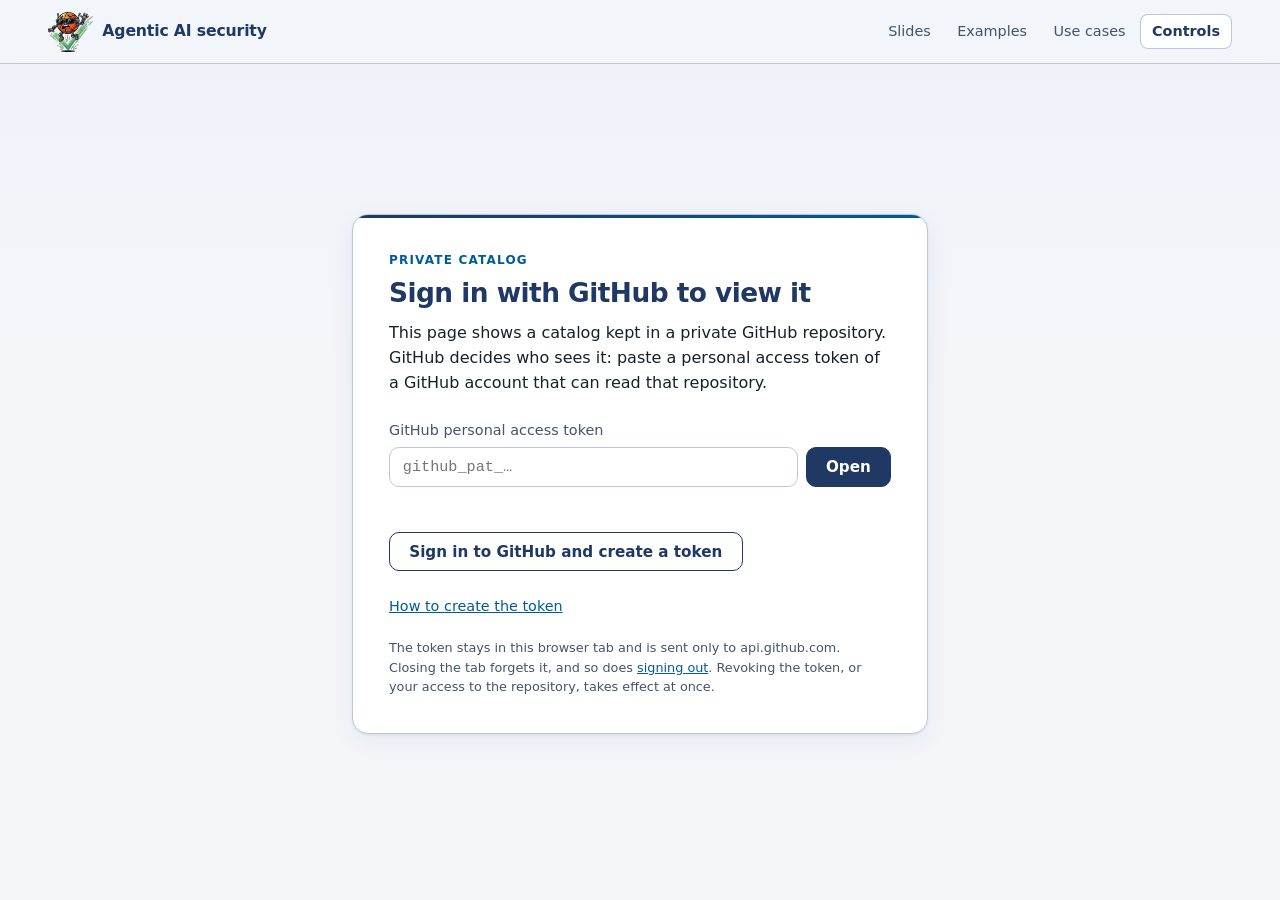
==== commit f907be60: "Replace the logo and the icon" ====
--- a/controls/index.html
+++ b/controls/index.html
@@ -17,7 +17,7 @@
   <!-- The bar of every page: the logo leads back to the overview from anywhere. -->
   <header class="site-bar">
     <a class="site-home" href="../" aria-label="Agentic AI security: overview">
-      <img src="../assets/logo.png" alt="" width="42" height="40">
+      <img src="../assets/logo.png" alt="" width="45" height="40">
       <span>Agentic AI security</span>
     </a>
     <nav class="site-nav" aria-label="Sections">
--- a/assets/site.css
+++ b/assets/site.css
@@ -115,14 +115,6 @@
   height: 40px;
 }
 
-/* The logo above the title of the overview. */
-.hero-logo {
-  display: block;
-  width: auto;
-  height: 120px;
-  margin: 0 0 1.25rem;
-}
-
 .site-home:hover span {
   color: var(--accent);
 }
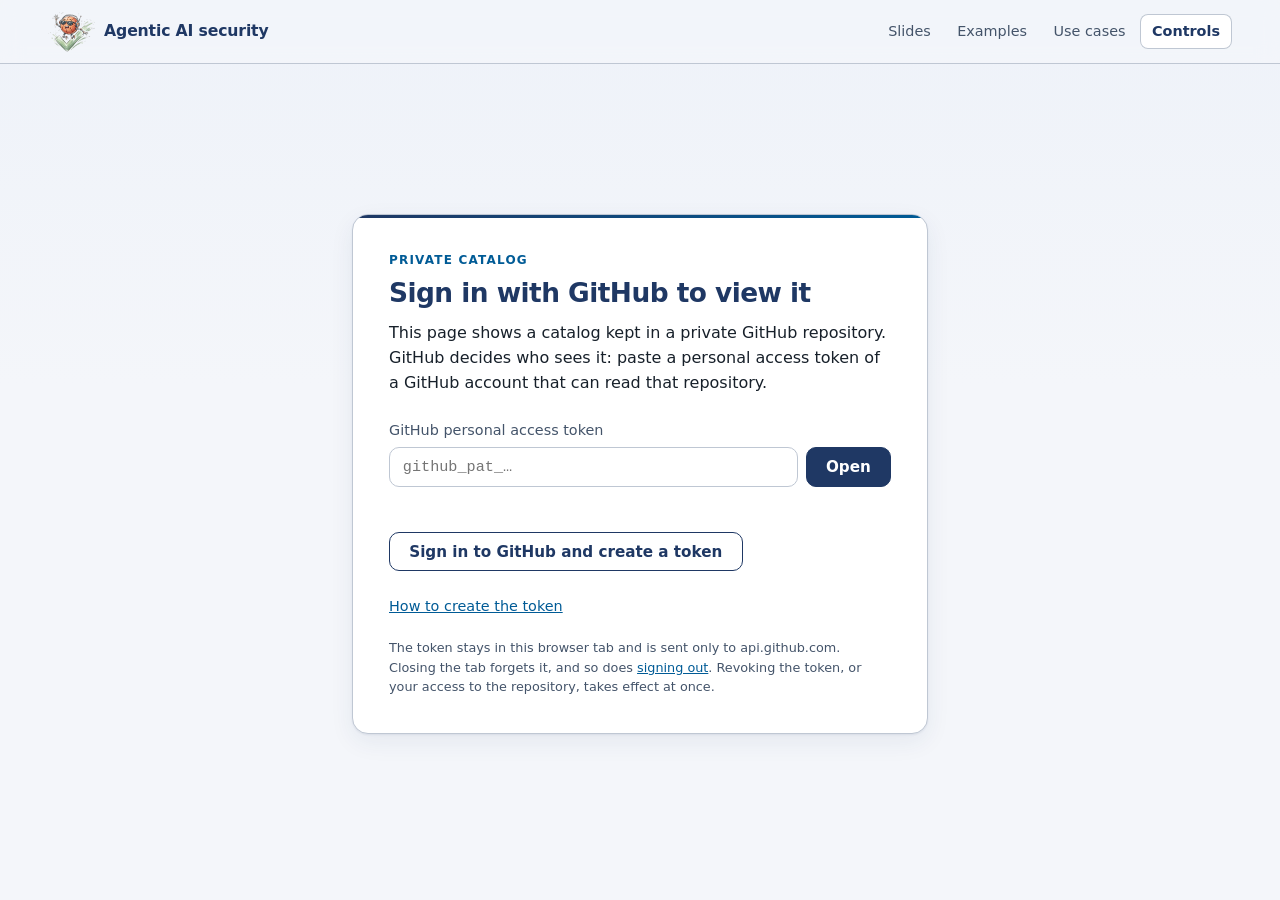
==== commit e8e49ac2: "Replace the logo and the icon" ====
--- a/controls/index.html
+++ b/controls/index.html
@@ -17,7 +17,7 @@
   <!-- The bar of every page: the logo leads back to the overview from anywhere. -->
   <header class="site-bar">
     <a class="site-home" href="../" aria-label="Agentic AI security: overview">
-      <img src="../assets/logo.png" alt="" width="45" height="40">
+      <img src="../assets/logo.png" alt="" width="47" height="40">
       <span>Agentic AI security</span>
     </a>
     <nav class="site-nav" aria-label="Sections">
